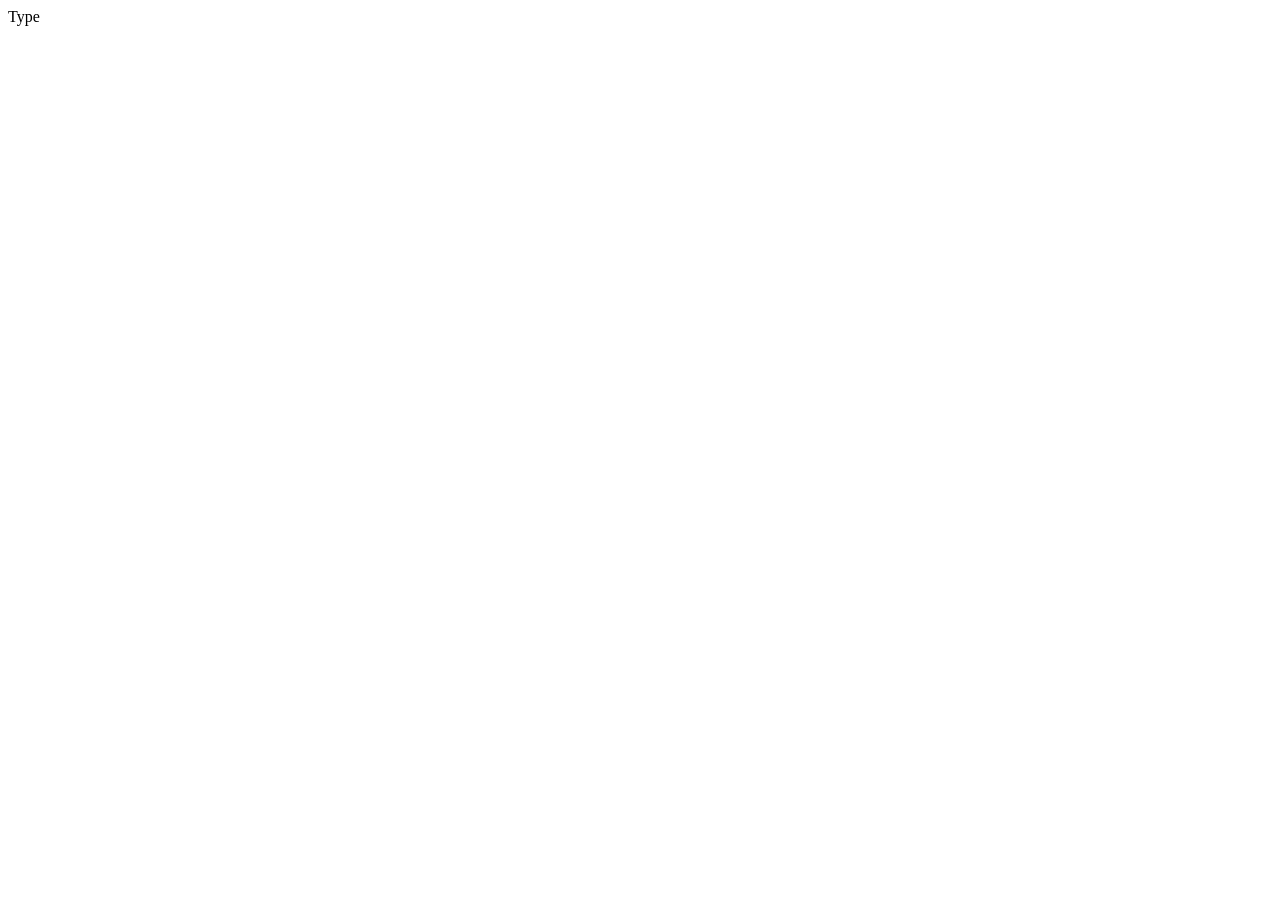
==== page2.html @ 717c8378 "added h1 and p" ====
Type <!DOCTYPE html>
<html lang="en">
<head>
    <meta charset="UTF-8">
    <meta name="viewport" content="width=device-width, initial-scale=1.0">
    <title>TrailInfo</title>
</head>
<body>
    
</body>
</html>
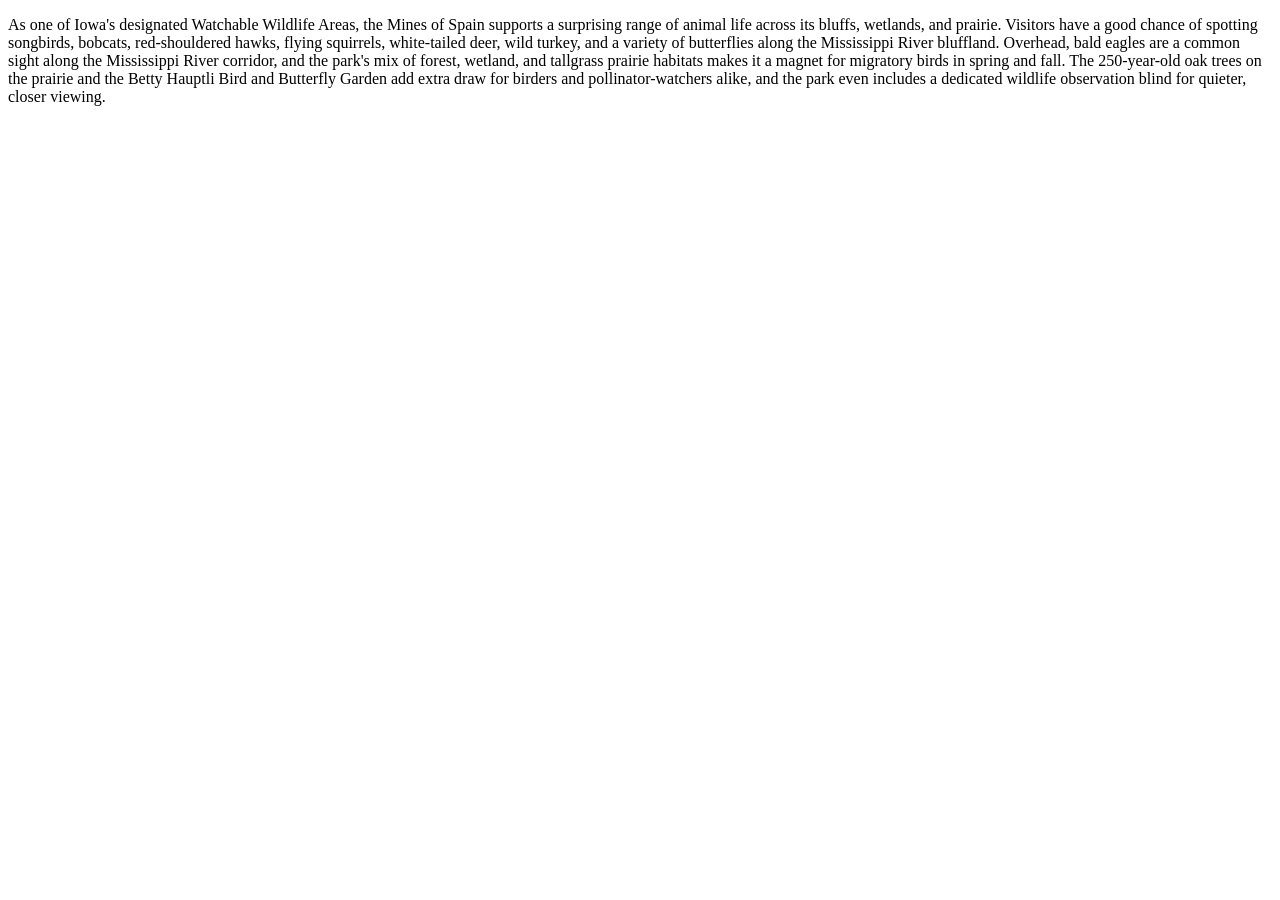
==== commit 08045680: "Update page2.html" ====
--- a/page2.html
+++ b/page2.html
@@ -1,11 +1,11 @@
-Type <!DOCTYPE html>
+<!DOCTYPE html>
 <html lang="en">
 <head>
     <meta charset="UTF-8">
     <meta name="viewport" content="width=device-width, initial-scale=1.0">
-    <title>TrailInfo</title>
+    <title>Wildlife</title>
 </head>
 <body>
-    
+<p>As one of Iowa's designated Watchable Wildlife Areas, the Mines of Spain supports a surprising range of animal life across its bluffs, wetlands, and prairie. Visitors have a good chance of spotting songbirds, bobcats, red-shouldered hawks, flying squirrels, white-tailed deer, wild turkey, and a variety of butterflies along the Mississippi River bluffland. Overhead, bald eagles are a common sight along the Mississippi River corridor, and the park's mix of forest, wetland, and tallgrass prairie habitats makes it a magnet for migratory birds in spring and fall. The 250-year-old oak trees on the prairie and the Betty Hauptli Bird and Butterfly Garden add extra draw for birders and pollinator-watchers alike, and the park even includes a dedicated wildlife observation blind for quieter, closer viewing.<p>
 </body>
 </html>
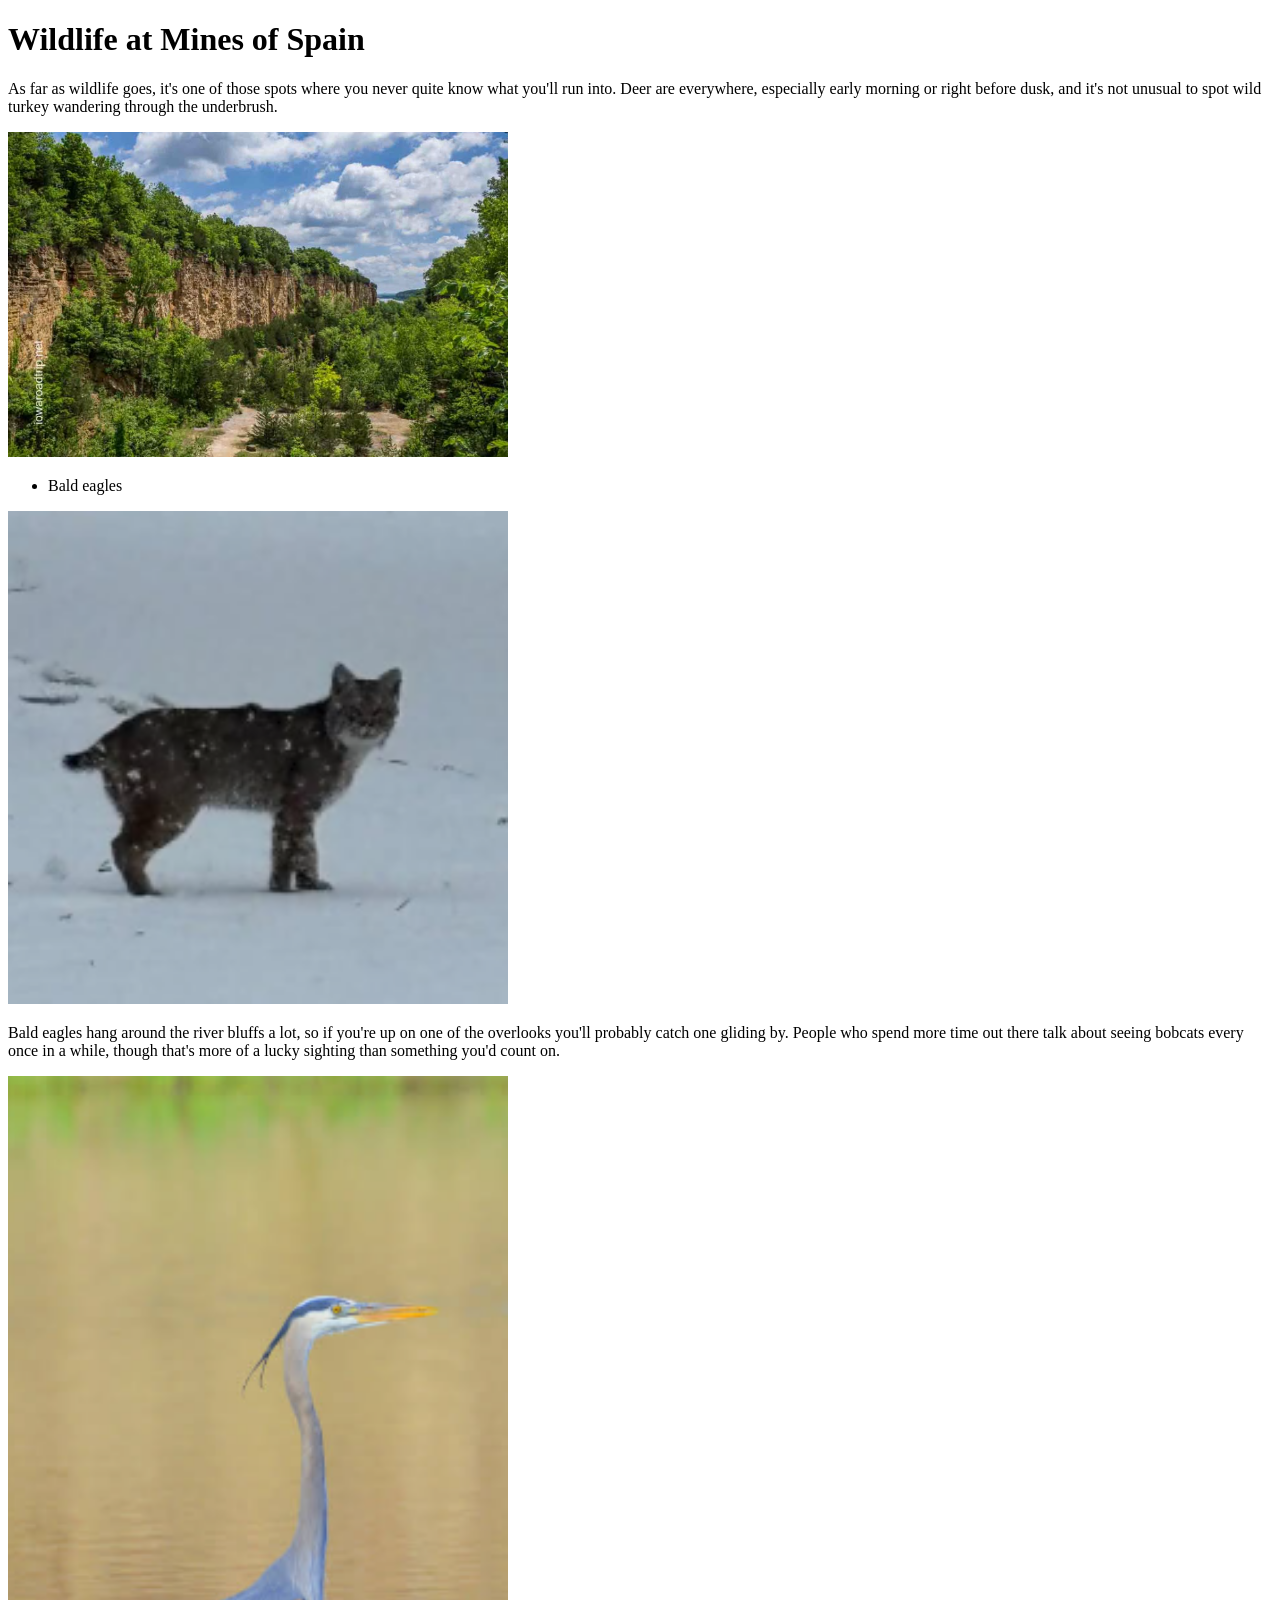
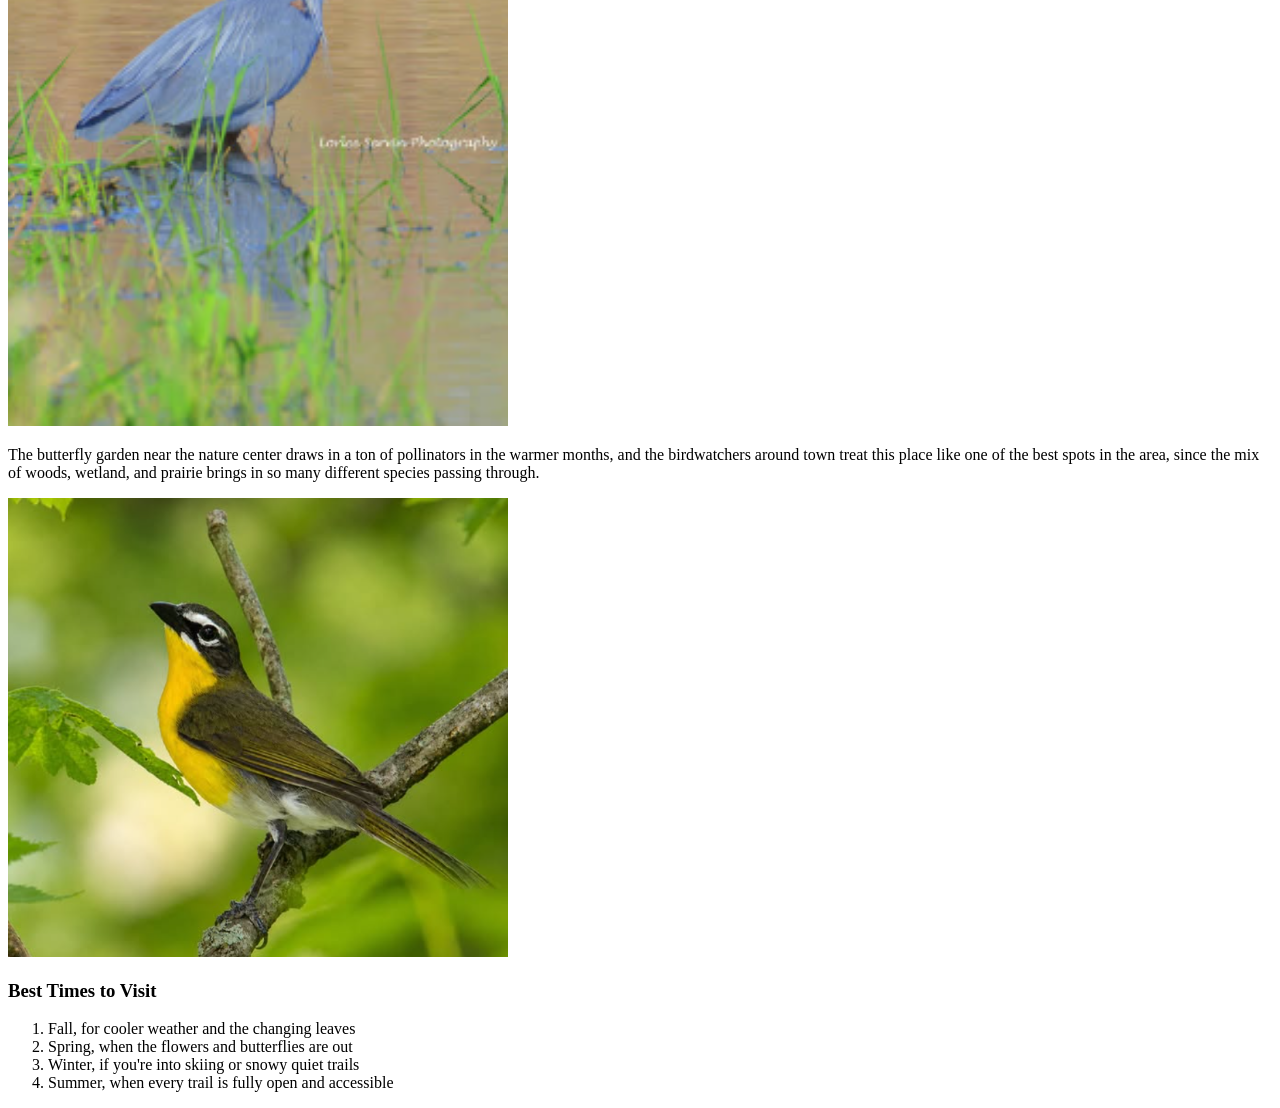
==== commit 80f35c5f: "added more pics" ====
--- a/page2.html
+++ b/page2.html
@@ -6,6 +6,32 @@
     <title>Wildlife</title>
 </head>
 <body>
-<p>As one of Iowa's designated Watchable Wildlife Areas, the Mines of Spain supports a surprising range of animal life across its bluffs, wetlands, and prairie. Visitors have a good chance of spotting songbirds, bobcats, red-shouldered hawks, flying squirrels, white-tailed deer, wild turkey, and a variety of butterflies along the Mississippi River bluffland. Overhead, bald eagles are a common sight along the Mississippi River corridor, and the park's mix of forest, wetland, and tallgrass prairie habitats makes it a magnet for migratory birds in spring and fall. The 250-year-old oak trees on the prairie and the Betty Hauptli Bird and Butterfly Garden add extra draw for birders and pollinator-watchers alike, and the park even includes a dedicated wildlife observation blind for quieter, closer viewing.<p>
+
+    <h1>Wildlife at Mines of Spain</h1>
+
+    <p>As far as wildlife goes, it's one of those spots where you never quite know what you'll run into. Deer are everywhere, especially early morning or right before dusk, and it's not unusual to spot wild turkey wandering through the underbrush.</p>
+
+    <img src="images/view-second-level.png" alt="View of the Mississippi River from the bluffs" width="500">
+
+    <ul>
+        <li>Bald eagles</li>
+    </ul>
+
+    <img src="images/bobcat.png" alt="View of a bobcat in the winter" width="500">
+
+    <p>Bald eagles hang around the river bluffs a lot, so if you're up on one of the overlooks you'll probably catch one gliding by. People who spend more time out there talk about seeing bobcats every once in a while, though that's more of a lucky sighting than something you'd count on.</p>
+
+    <img src="images/wildlife.png" alt="View of a beatuiful bird" width="500">
+    <p>The butterfly garden near the nature center draws in a ton of pollinators in the warmer months, and the birdwatchers around town treat this place like one of the best spots in the area, since the mix of woods, wetland, and prairie brings in so many different species passing through.</p>
+    <img src="images/yellow-breasted-chat.png" alt="Rare sighting of Yellow breasted chat from the bluffs" width="500">
+
+    <h3>Best Times to Visit</h3>
+    <ol>
+        <li>Fall, for cooler weather and the changing leaves</li>
+        <li>Spring, when the flowers and butterflies are out</li>
+        <li>Winter, if you're into skiing or snowy quiet trails</li>
+        <li>Summer, when every trail is fully open and accessible</li>
+    </ol>
+
 </body>
 </html>
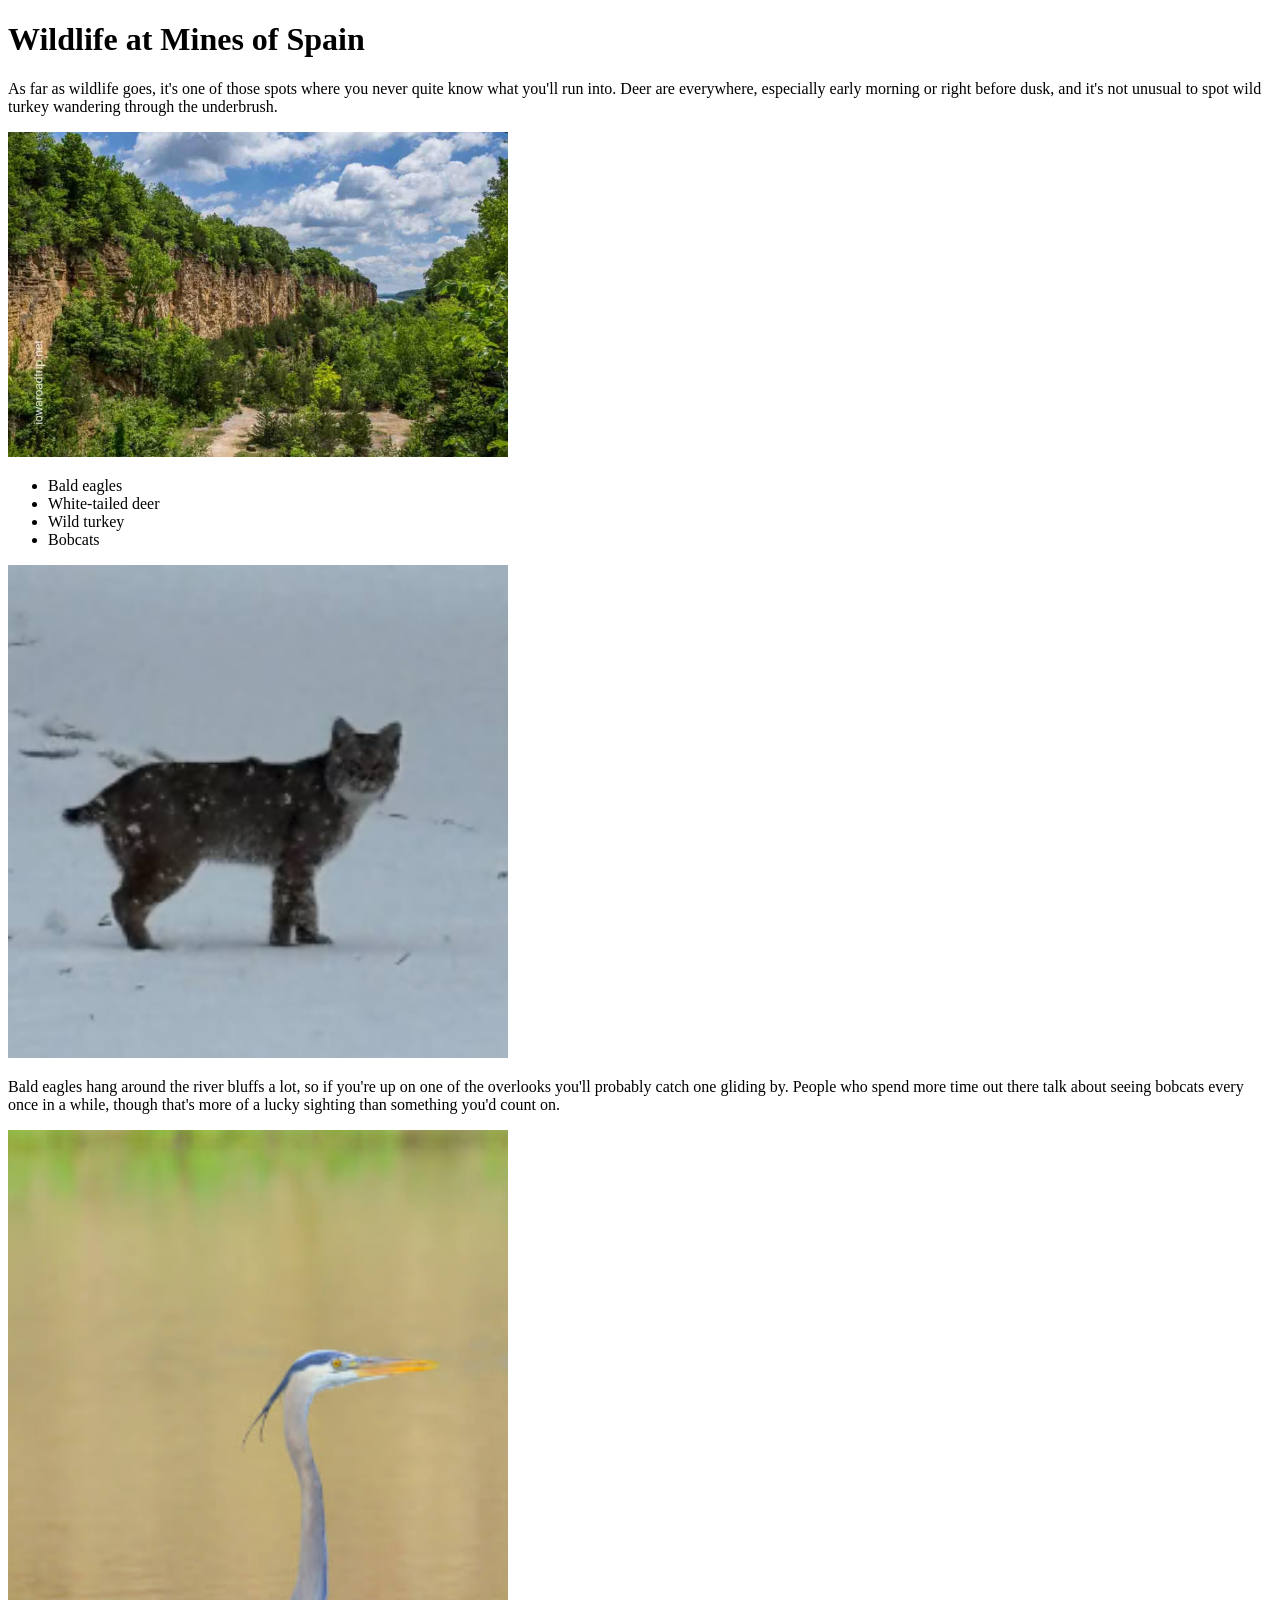
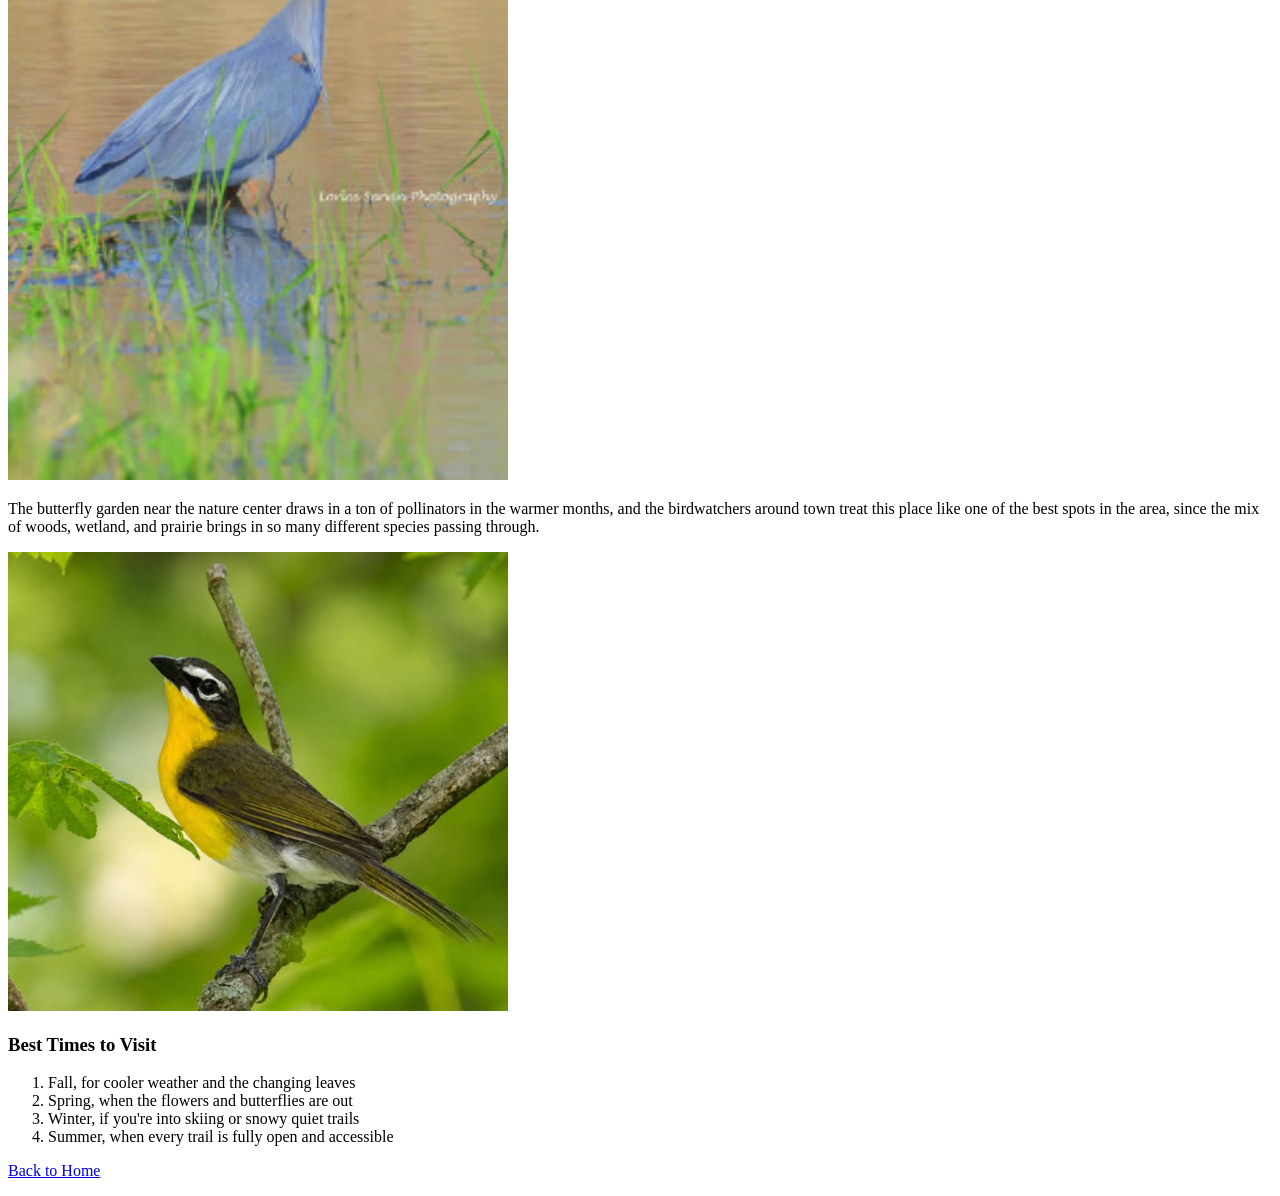
==== commit afcc6655: "minor changes" ====
--- a/page2.html
+++ b/page2.html
@@ -7,31 +7,59 @@
 </head>
 <body>
 
-    <h1>Wildlife at Mines of Spain</h1>
+    <!-- Page header with site title -->
+    <header>
+        <h1>Wildlife at Mines of Spain</h1>
+    </header>
 
-    <p>As far as wildlife goes, it's one of those spots where you never quite know what you'll run into. Deer are everywhere, especially early morning or right before dusk, and it's not unusual to spot wild turkey wandering through the underbrush.</p>
+    <main>
 
-    <img src="images/view-second-level.png" alt="View of the Mississippi River from the bluffs" width="500">
+        <!-- Intro section on common -->
+        <section>
+            <p>As far as wildlife goes, it's one of those spots where you never quite know what you'll run into. Deer are everywhere, especially early morning or right before dusk, and it's not unusual to spot wild turkey wandering through the underbrush.</p>
 
-    <ul>
-        <li>Bald eagles</li>
-    </ul>
+            <img src="images/view-second-level.png" alt="View of the Mississippi River from the bluffs" width="500">
 
-    <img src="images/bobcat.png" alt="View of a bobcat in the winter" width="500">
+            <!-- List of animals mentioned across the page -->
+            <ul>
+                <li>Bald eagles</li>
+                <li>White-tailed deer</li>
+                <li>Wild turkey</li>
+                <li>Bobcats</li>
+            </ul>
+        </section>
 
-    <p>Bald eagles hang around the river bluffs a lot, so if you're up on one of the overlooks you'll probably catch one gliding by. People who spend more time out there talk about seeing bobcats every once in a while, though that's more of a lucky sighting than something you'd count on.</p>
+        <!-- Section on eagles and bobcats -->
+        <section>
+            <img src="images/bobcat.png" alt="View of a bobcat in the winter" width="500">
 
-    <img src="images/wildlife.png" alt="View of a beatuiful bird" width="500">
-    <p>The butterfly garden near the nature center draws in a ton of pollinators in the warmer months, and the birdwatchers around town treat this place like one of the best spots in the area, since the mix of woods, wetland, and prairie brings in so many different species passing through.</p>
-    <img src="images/yellow-breasted-chat.png" alt="Rare sighting of Yellow breasted chat from the bluffs" width="500">
+            <p>Bald eagles hang around the river bluffs a lot, so if you're up on one of the overlooks you'll probably catch one gliding by. People who spend more time out there talk about seeing bobcats every once in a while, though that's more of a lucky sighting than something you'd count on.</p>
+        </section>
 
-    <h3>Best Times to Visit</h3>
-    <ol>
-        <li>Fall, for cooler weather and the changing leaves</li>
-        <li>Spring, when the flowers and butterflies are out</li>
-        <li>Winter, if you're into skiing or snowy quiet trails</li>
-        <li>Summer, when every trail is fully open and accessible</li>
-    </ol>
+        <!-- Section on butterflies and birdwatching -->
+        <section>
+            <img src="images/wildlife.png" alt="View of a beautiful bird" width="500">
+            <p>The butterfly garden near the nature center draws in a ton of pollinators in the warmer months, and the birdwatchers around town treat this place like one of the best spots in the area, since the mix of woods, wetland, and prairie brings in so many different species passing through.</p>
+            <img src="images/yellow-breasted-chat.png" alt="Rare sighting of Yellow breasted chat from the bluffs" width="500">
+        </section>
+
+        <!-- Best times to visit -->
+        <section>
+            <h3>Best Times to Visit</h3>
+            <ol>
+                <li>Fall, for cooler weather and the changing leaves</li>
+                <li>Spring, when the flowers and butterflies are out</li>
+                <li>Winter, if you're into skiing or snowy quiet trails</li>
+                <li>Summer, when every trail is fully open and accessible</li>
+            </ol>
+        </section>
+
+    </main>
+
+    <!-- Footer with link back to home page -->
+    <footer>
+        <p><a href="index.html">Back to Home</a></p>
+    </footer>
 
 </body>
 </html>
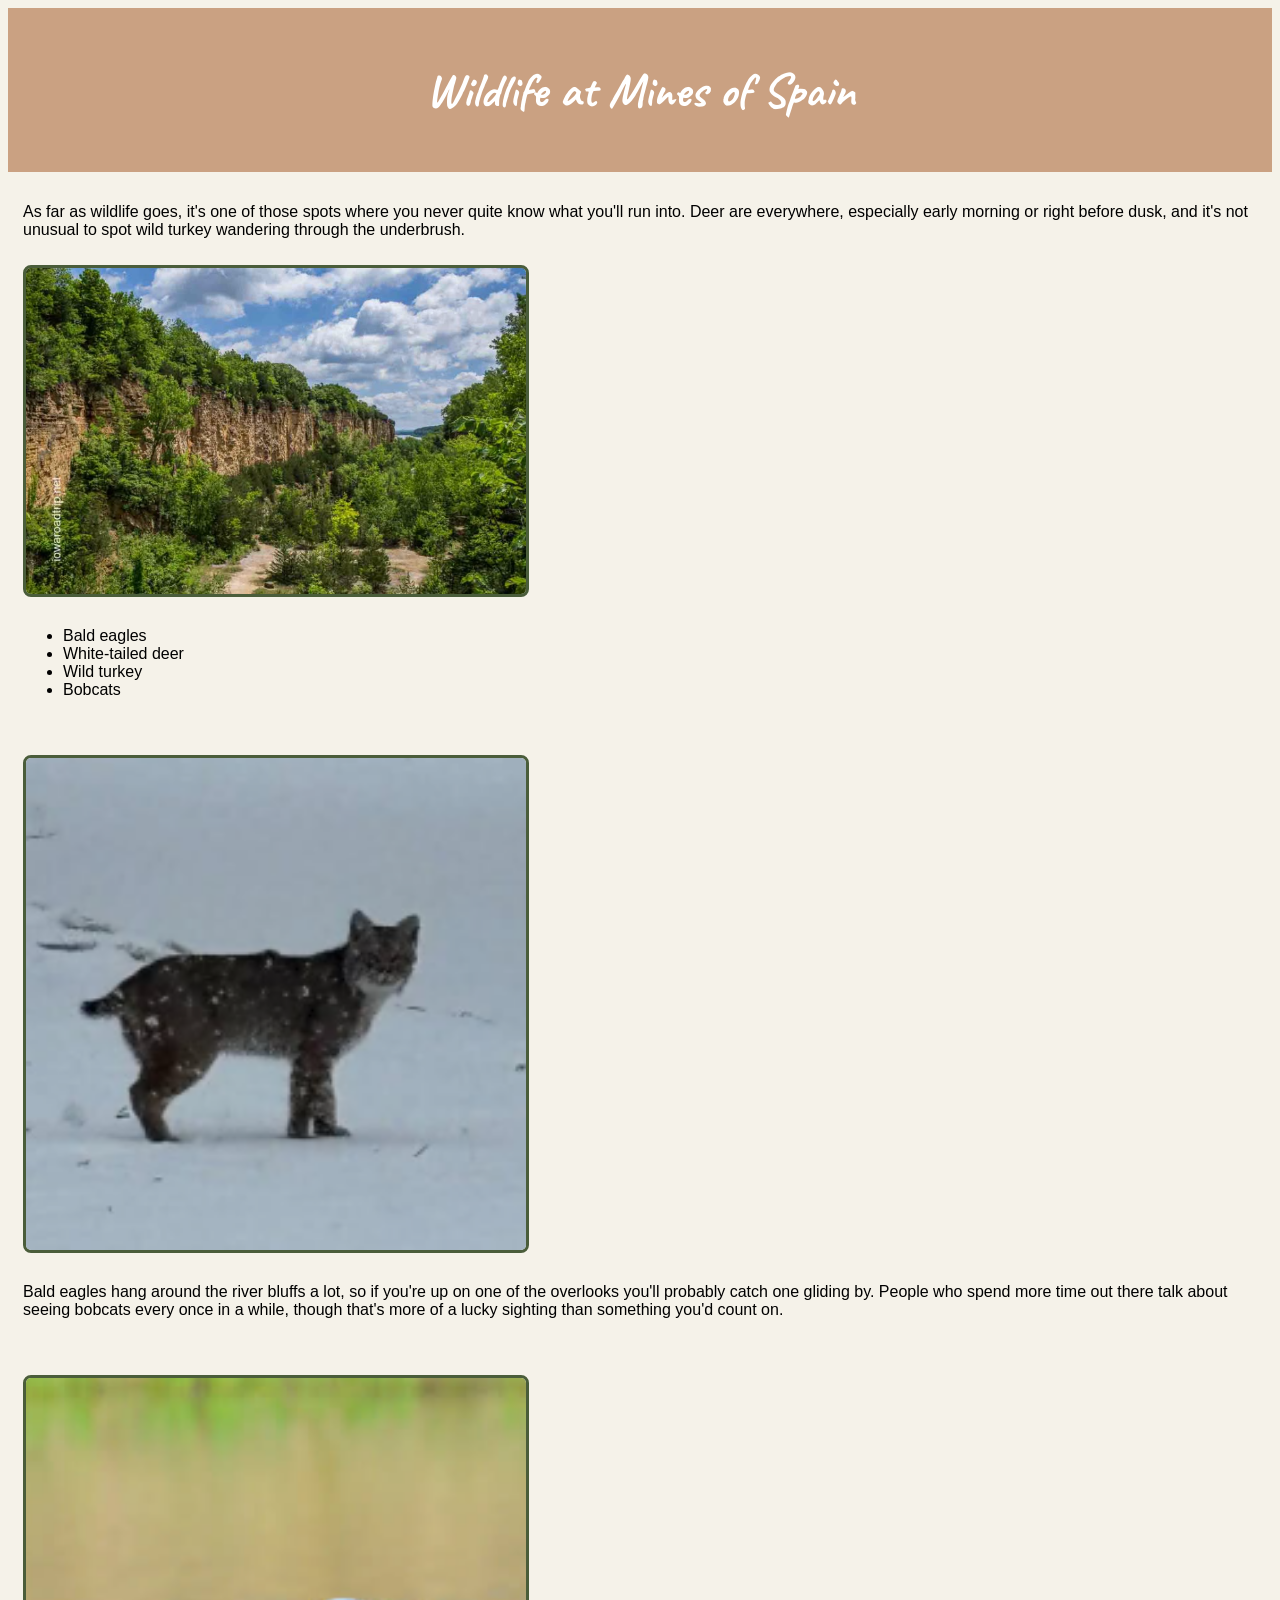
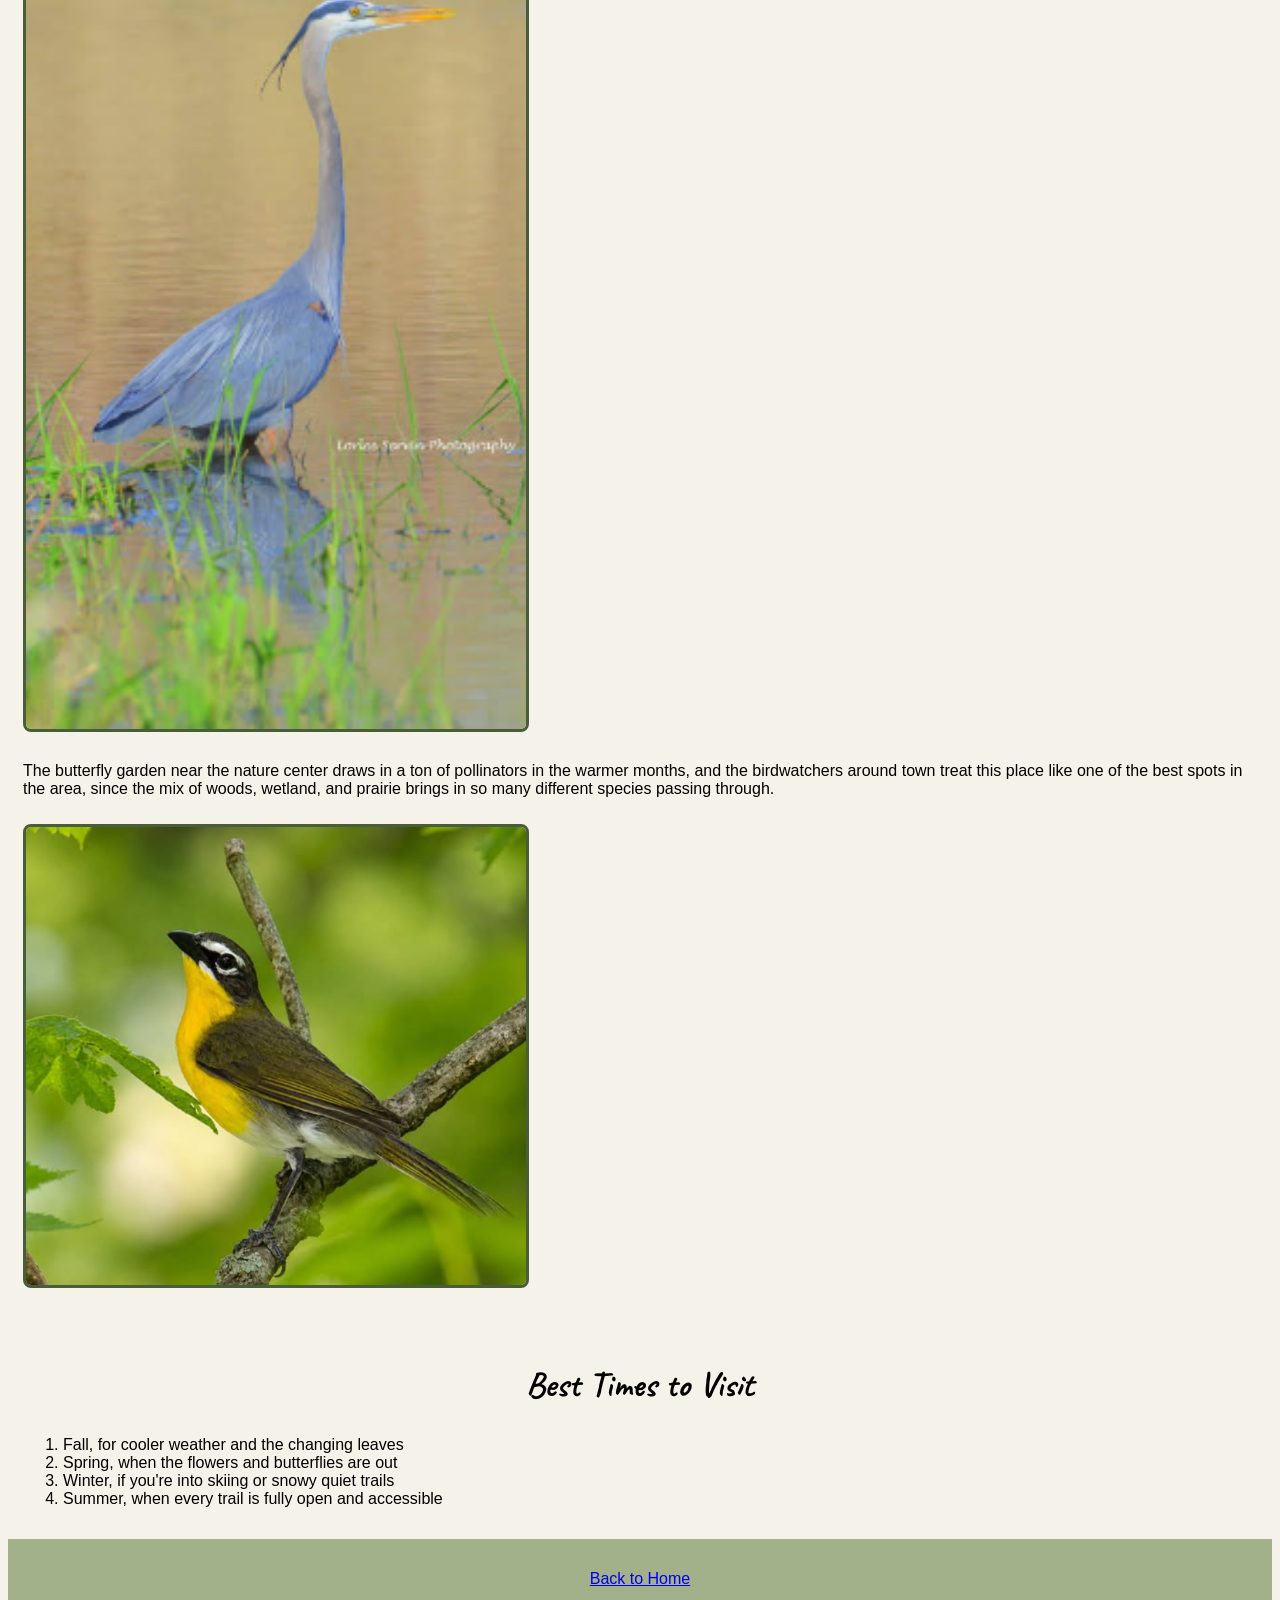
==== commit 54407edd: "Added stylesheet and flexbox layout" ====
--- a/page2.html
+++ b/page2.html
@@ -3,24 +3,25 @@
 <head>
     <meta charset="UTF-8">
     <meta name="viewport" content="width=device-width, initial-scale=1.0">
+    <link rel="preconnect" href="https://fonts.googleapis.com">
+    <link rel="preconnect" href="https://fonts.gstatic.com" crossorigin>
+    <link href="https://fonts.googleapis.com/css2?family=Caveat:wght@600;700&display=swap" rel="stylesheet">
+    <link rel="stylesheet" href="./css/style.css">
     <title>Wildlife</title>
 </head>
 <body>
 
-    <!-- Page header with site title -->
-    <header>
+    <header id="page-header">
         <h1>Wildlife at Mines of Spain</h1>
     </header>
 
     <main>
 
-        <!-- Intro section on common -->
-        <section>
+        <section class="content-section">
             <p>As far as wildlife goes, it's one of those spots where you never quite know what you'll run into. Deer are everywhere, especially early morning or right before dusk, and it's not unusual to spot wild turkey wandering through the underbrush.</p>
 
-            <img src="images/view-second-level.png" alt="View of the Mississippi River from the bluffs" width="500">
+            <img src="images/view-second-level.png" class="trail-photo" alt="View of the Mississippi River from the bluffs" width="500">
 
-            <!-- List of animals mentioned across the page -->
             <ul>
                 <li>Bald eagles</li>
                 <li>White-tailed deer</li>
@@ -29,23 +30,22 @@
             </ul>
         </section>
 
-        <!-- Section on eagles and bobcats -->
-        <section>
-            <img src="images/bobcat.png" alt="View of a bobcat in the winter" width="500">
+        <section class="content-section">
+            <img src="images/bobcat.png" class="trail-photo" alt="View of a bobcat in the winter" width="500">
 
             <p>Bald eagles hang around the river bluffs a lot, so if you're up on one of the overlooks you'll probably catch one gliding by. People who spend more time out there talk about seeing bobcats every once in a while, though that's more of a lucky sighting than something you'd count on.</p>
         </section>
 
-        <!-- Section on butterflies and birdwatching -->
-        <section>
-            <img src="images/wildlife.png" alt="View of a beautiful bird" width="500">
+        <section class="content-section">
+            <img src="images/wildlife.png" class="trail-photo" alt="View of a beautiful bird" width="500">
+
             <p>The butterfly garden near the nature center draws in a ton of pollinators in the warmer months, and the birdwatchers around town treat this place like one of the best spots in the area, since the mix of woods, wetland, and prairie brings in so many different species passing through.</p>
-            <img src="images/yellow-breasted-chat.png" alt="Rare sighting of Yellow breasted chat from the bluffs" width="500">
+
+            <img src="images/yellow-breasted-chat.png" class="trail-photo" alt="Rare sighting of Yellow breasted chat from the bluffs" width="500">
         </section>
 
-        <!-- Best times to visit -->
-        <section>
-            <h3>Best Times to Visit</h3>
+        <section class="content-section">
+            <h2>Best Times to Visit</h2>
             <ol>
                 <li>Fall, for cooler weather and the changing leaves</li>
                 <li>Spring, when the flowers and butterflies are out</li>
@@ -56,8 +56,7 @@
 
     </main>
 
-    <!-- Footer with link back to home page -->
-    <footer>
+    <footer id="page-footer">
         <p><a href="index.html">Back to Home</a></p>
     </footer>
 
--- a/css/style.css
+++ b/css/style.css
@@ -0,0 +1,63 @@
+/* base page styles - tag selectors, applies to every element of that type */
+body {
+    background-color: #f5f2e9;
+    font-family: Arial, sans-serif;
+}
+
+/* headings use a handwritten-style font and are centered */
+h1, h2 {
+    font-family: 'Caveat', cursive;
+    text-align: center;
+}
+
+h1 {
+    font-size: 3rem;
+}
+
+h2 {
+    font-size: 2.2rem;
+}
+
+p {
+    font-size: 16px;
+}
+
+/* class: content-section, reused on every section for consistent spacing */
+.content-section {
+    padding: 15px;
+}
+
+/* flexbox container - lays the History and Hiking sections side by side */
+.section-row {
+    display: flex;
+    gap: 20px;
+}
+
+/* each section inside the flex row takes an equal share of the width */
+.section-row .content-section {
+    flex: 1;
+}
+
+/* class: trail-photo, reused on every image for a consistent border/frame */
+.trail-photo {
+    max-width: 100%;
+    height: auto;
+    border: 3px solid #4a5d3a;
+    border-radius: 8px;
+    margin: 10px 0;
+}
+
+/* id: page-header, unique styling for the top banner */
+#page-header {
+    background-color: #CAA182;
+    color: white;
+    padding: 20px;
+    text-align: center;
+}
+
+/* id: page-footer, unique styling for the bottom bar, visually different from the header */
+#page-footer {
+    background-color: #A3B18A;
+    padding: 15px;
+    text-align: center;
+}
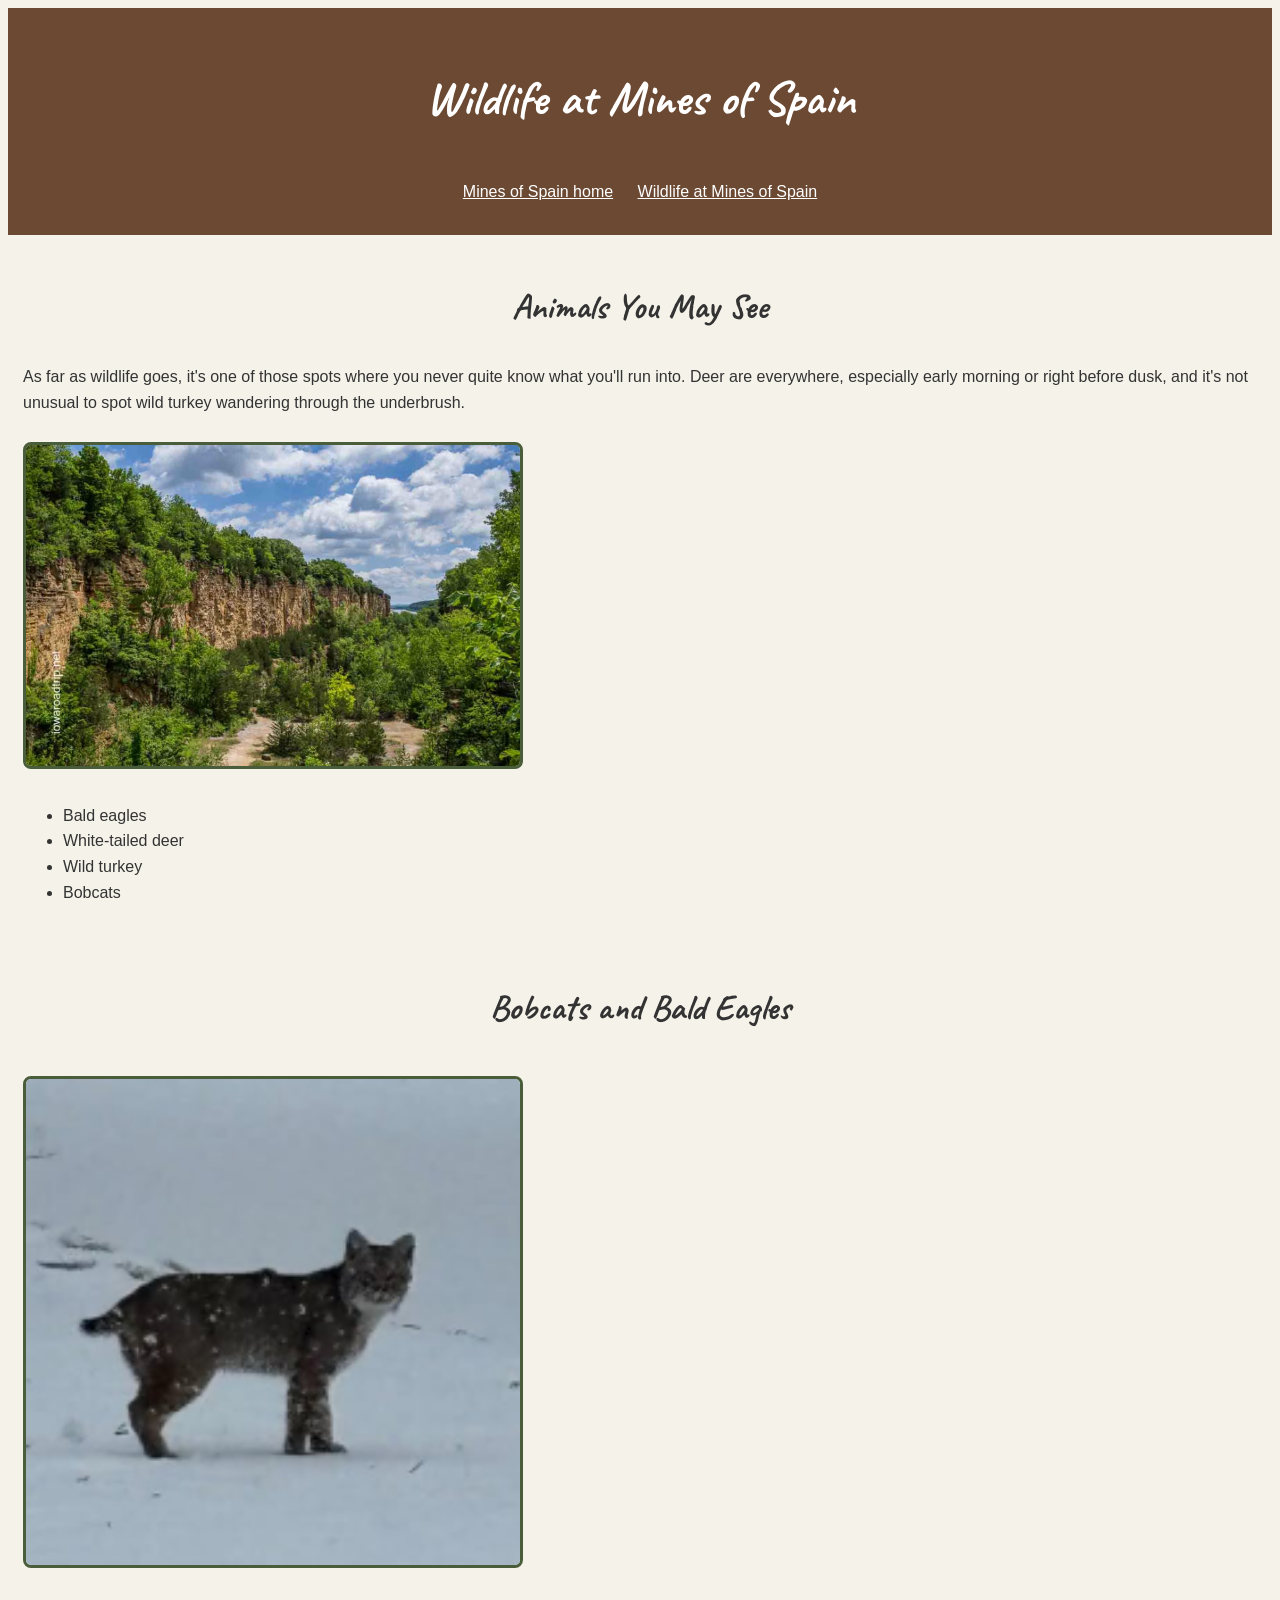
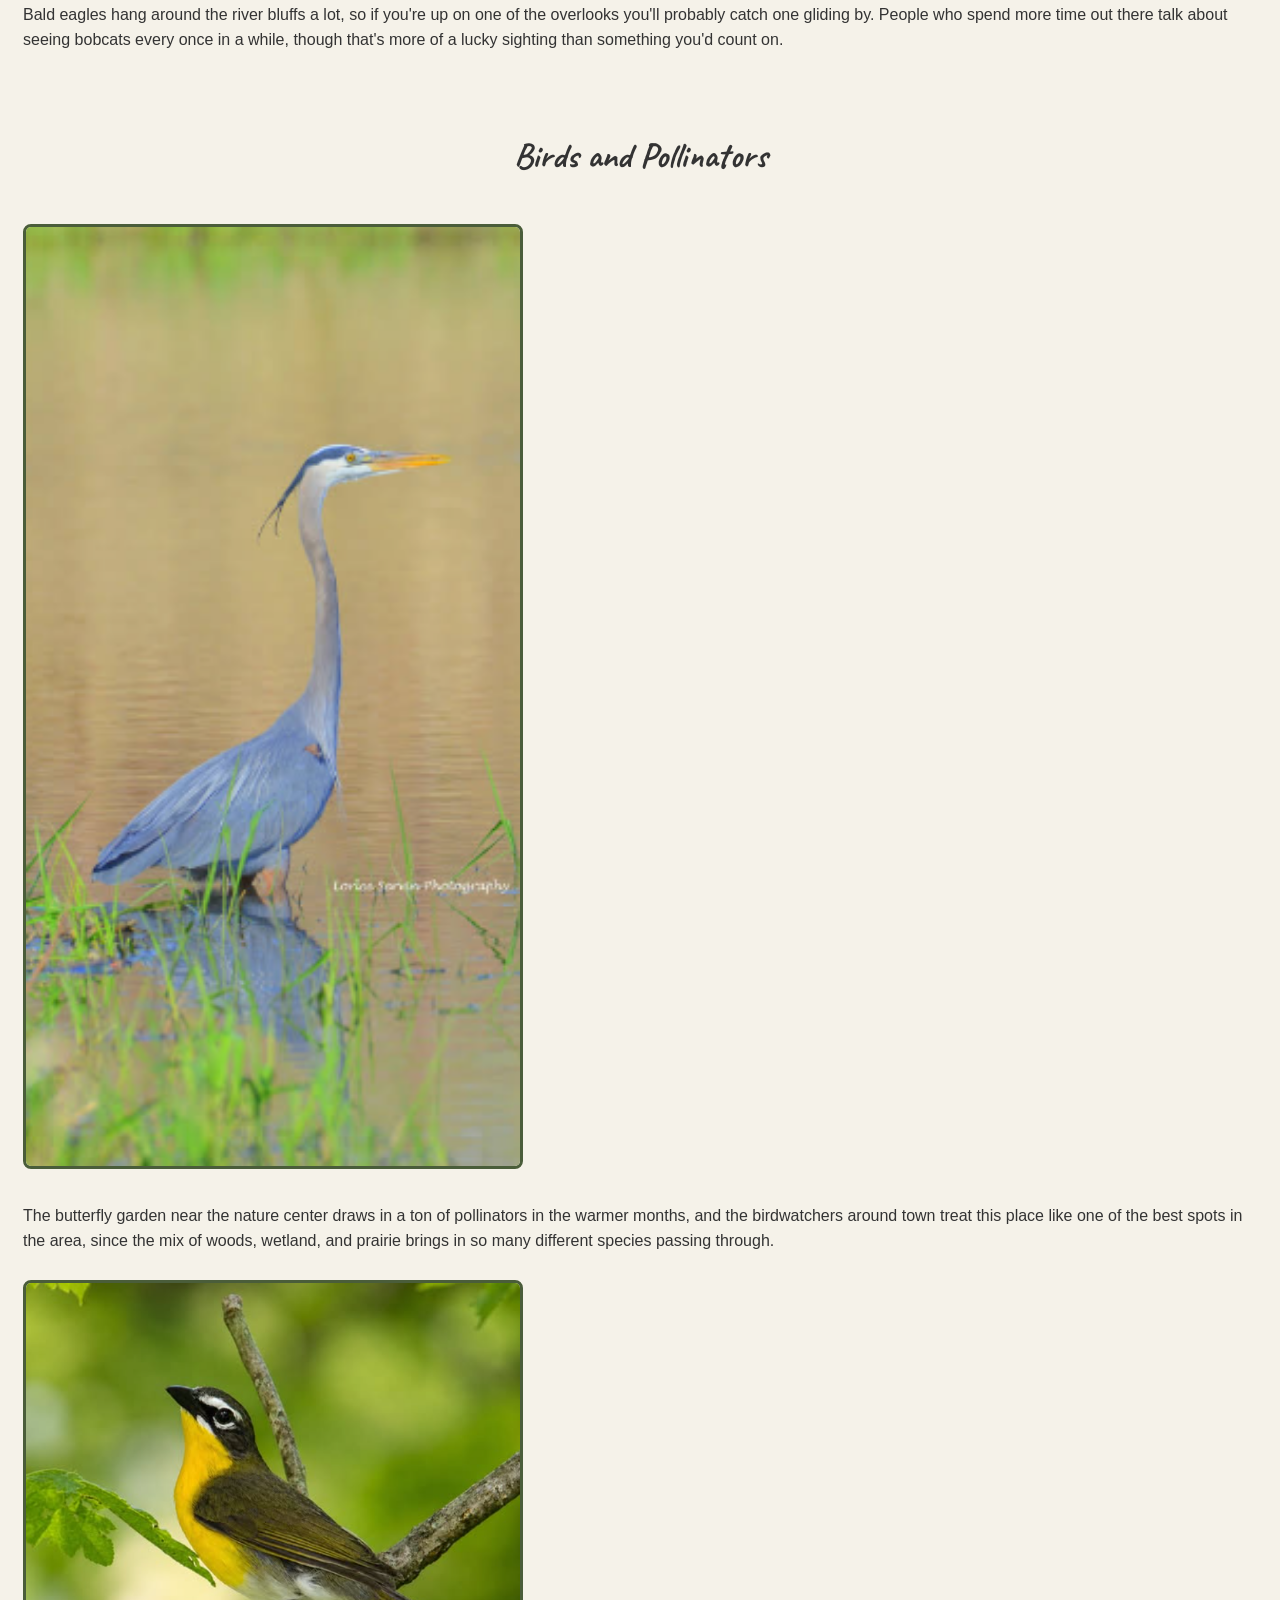
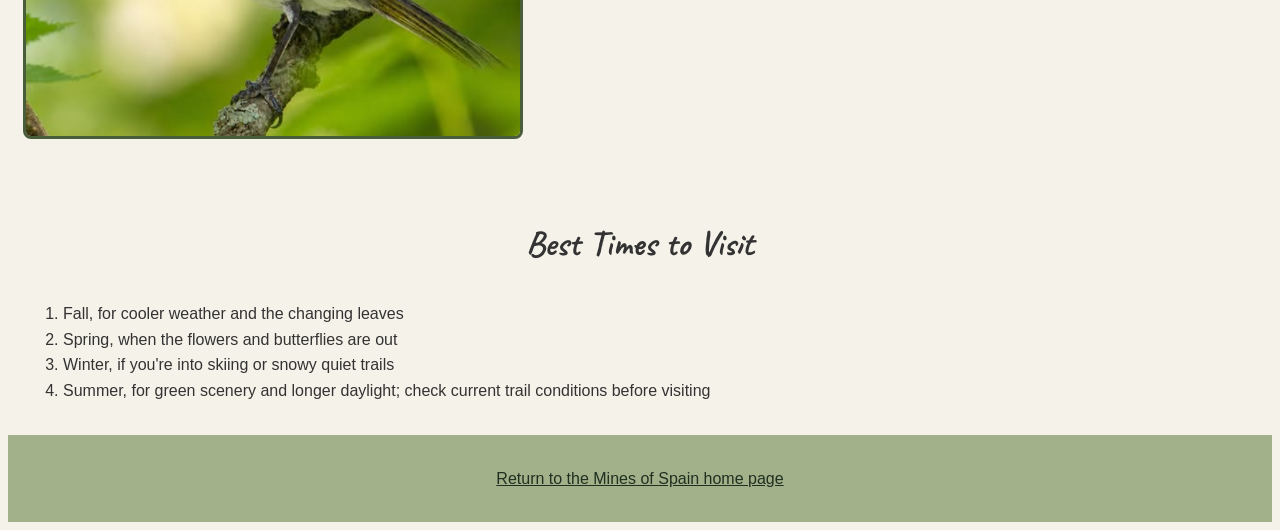
==== commit da9f807b: "Improve wildlife headings and image descriptions" ====
--- a/page2.html
+++ b/page2.html
@@ -7,20 +7,26 @@
     <link rel="preconnect" href="https://fonts.gstatic.com" crossorigin>
     <link href="https://fonts.googleapis.com/css2?family=Caveat:wght@600;700&display=swap" rel="stylesheet">
     <link rel="stylesheet" href="./css/style.css">
-    <title>Wildlife</title>
+    <title>Wildlife at Mines of Spain</title>
 </head>
 <body>
 
     <header id="page-header">
         <h1>Wildlife at Mines of Spain</h1>
+
+        <nav aria-label="Main navigation">
+            <a href="index.html">Mines of Spain home</a>
+            <a href="page2.html" aria-current="page">Wildlife at Mines of Spain</a>
+        </nav>
     </header>
 
     <main>
 
         <section class="content-section">
+            <h2>Animals You May See</h2>
             <p>As far as wildlife goes, it's one of those spots where you never quite know what you'll run into. Deer are everywhere, especially early morning or right before dusk, and it's not unusual to spot wild turkey wandering through the underbrush.</p>
 
-            <img src="images/view-second-level.png" class="trail-photo" alt="View of the Mississippi River from the bluffs" width="500">
+            <img src="images/view-second-level.png" class="trail-photo" alt="Rocky bluffs above a wooded trail at Mines of Spain" width="500">
 
             <ul>
                 <li>Bald eagles</li>
@@ -31,17 +37,21 @@
         </section>
 
         <section class="content-section">
-            <img src="images/bobcat.png" class="trail-photo" alt="View of a bobcat in the winter" width="500">
+            <h2>Bobcats and Bald Eagles</h2>
+
+            <img src="images/bobcat.png" class="trail-photo" alt="A bobcat standing in a snowy woodland" width="500">
 
             <p>Bald eagles hang around the river bluffs a lot, so if you're up on one of the overlooks you'll probably catch one gliding by. People who spend more time out there talk about seeing bobcats every once in a while, though that's more of a lucky sighting than something you'd count on.</p>
         </section>
 
         <section class="content-section">
-            <img src="images/wildlife.png" class="trail-photo" alt="View of a beautiful bird" width="500">
+            <h2>Birds and Pollinators</h2>
+
+            <img src="images/wildlife.png" class="trail-photo" alt="A great blue heron standing in shallow water among green reeds" width="500">
 
             <p>The butterfly garden near the nature center draws in a ton of pollinators in the warmer months, and the birdwatchers around town treat this place like one of the best spots in the area, since the mix of woods, wetland, and prairie brings in so many different species passing through.</p>
 
-            <img src="images/yellow-breasted-chat.png" class="trail-photo" alt="Rare sighting of Yellow breasted chat from the bluffs" width="500">
+            <img src="images/yellow-breasted-chat.png" class="trail-photo" alt="A yellow-breasted chat perched on a branch" width="500">
         </section>
 
         <section class="content-section">
@@ -50,14 +60,14 @@
                 <li>Fall, for cooler weather and the changing leaves</li>
                 <li>Spring, when the flowers and butterflies are out</li>
                 <li>Winter, if you're into skiing or snowy quiet trails</li>
-                <li>Summer, when every trail is fully open and accessible</li>
+                <li>Summer, for green scenery and longer daylight; check current trail conditions before visiting</li>
             </ol>
         </section>
 
     </main>
 
     <footer id="page-footer">
-        <p><a href="index.html">Back to Home</a></p>
+        <p><a href="index.html">Return to the Mines of Spain home page</a></p>
     </footer>
 
 </body>
--- a/css/style.css
+++ b/css/style.css
@@ -1,6 +1,8 @@
 /* base page styles - tag selectors, applies to every element of that type */
 body {
     background-color: #f5f2e9;
+    color: #333333;
+    line-height: 1.6;
     font-family: Arial, sans-serif;
 }
 
@@ -36,10 +38,12 @@
 /* each section inside the flex row takes an equal share of the width */
 .section-row .content-section {
     flex: 1;
+    min-width: 0;
 }
 
 /* class: trail-photo, reused on every image for a consistent border/frame */
 .trail-photo {
+    box-sizing: border-box;
     max-width: 100%;
     height: auto;
     border: 3px solid #4a5d3a;
@@ -49,7 +53,7 @@
 
 /* id: page-header, unique styling for the top banner */
 #page-header {
-    background-color: #CAA182;
+    background-color: #6b4933;
     color: white;
     padding: 20px;
     text-align: center;
@@ -57,7 +61,57 @@
 
 /* id: page-footer, unique styling for the bottom bar, visually different from the header */
 #page-footer {
-    background-color: #A3B18A;
+    background-color: #a3b18a;
     padding: 15px;
     text-align: center;
+}
+
+/* links use a dark color so they are easy to read */
+a {
+    color: #1f3020;
+}
+
+/* navigation links are white against the dark header */
+nav a {
+    color: white;
+    display: inline-block;
+    padding: 10px;
+}
+
+/* shows which link is selected when using the keyboard */
+a:focus-visible {
+    outline: 3px solid #333333;
+    outline-offset: 3px;
+}
+
+nav a:focus-visible {
+    outline-color: white;
+}
+
+/* media query: stacks the sections and adjusts spacing on smaller screens */
+@media (max-width: 700px) {
+    .section-row {
+        flex-direction: column;
+        gap: 10px;
+    }
+
+    h1 {
+        font-size: 2.4rem;
+    }
+
+    h2 {
+        font-size: 1.9rem;
+    }
+
+    .content-section {
+        padding: 10px;
+    }
+
+    #page-header {
+        padding: 15px;
+    }
+
+    nav a {
+        display: block;
+    }
 }
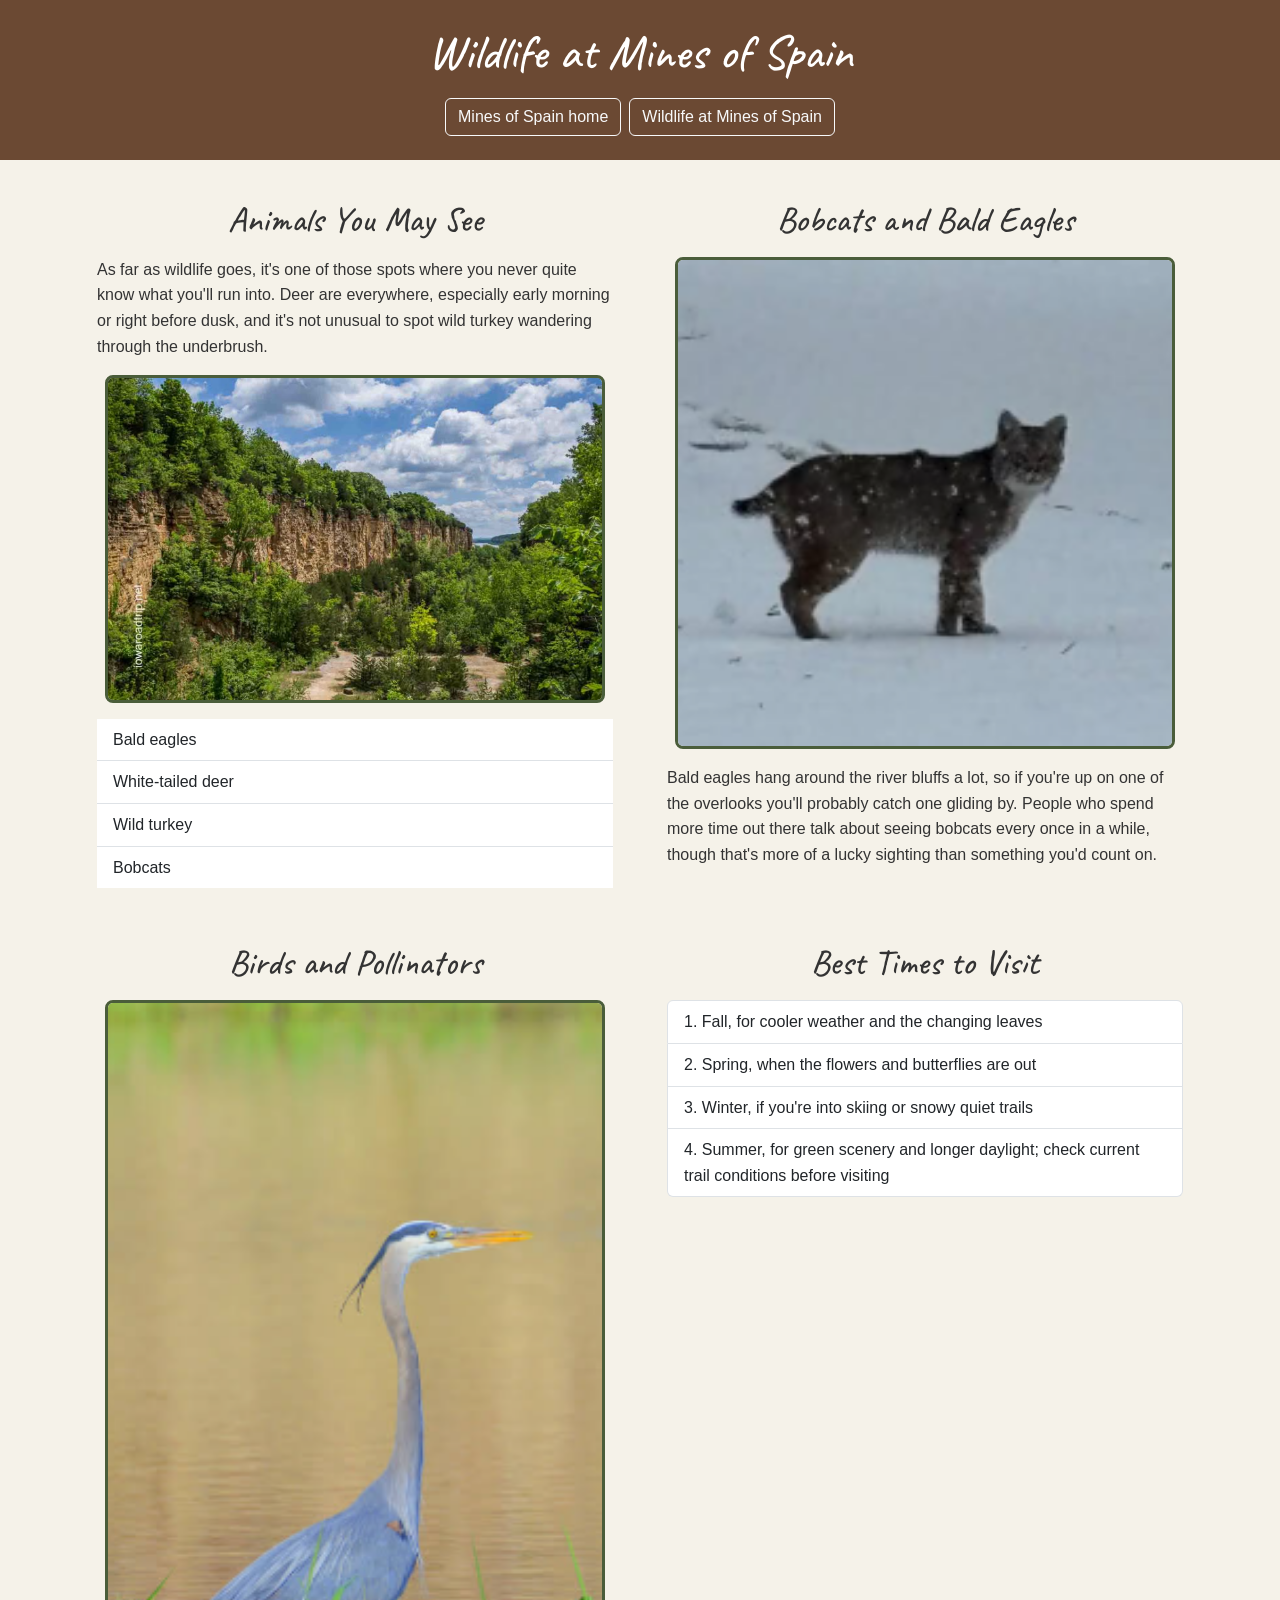
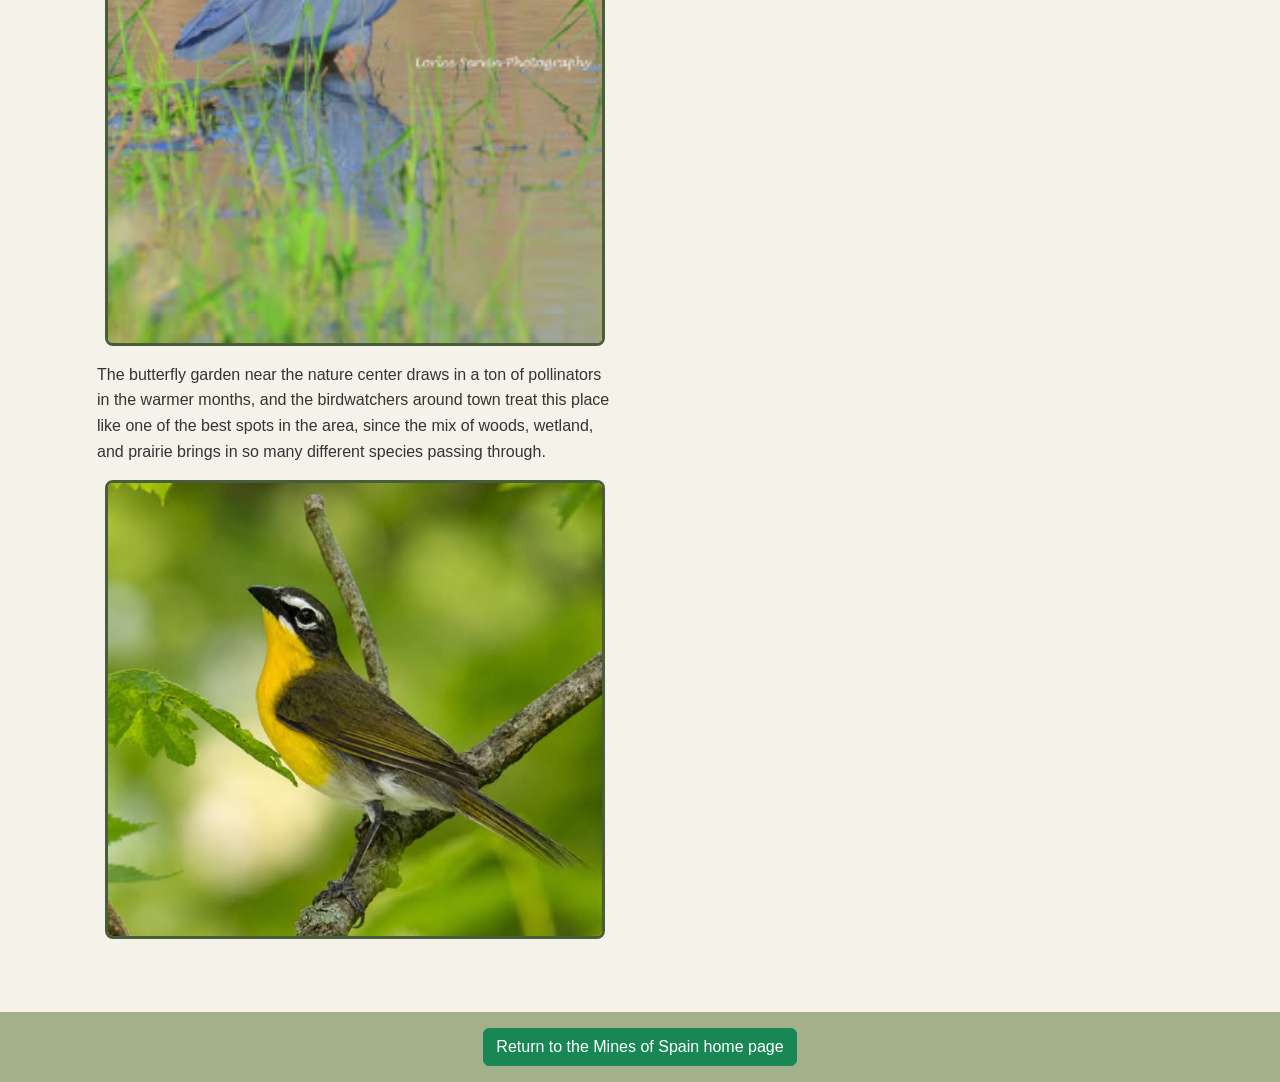
==== commit 75c57014: "Add Bootstrap layout to wildlife page" ====
--- a/page2.html
+++ b/page2.html
@@ -6,68 +6,102 @@
     <link rel="preconnect" href="https://fonts.googleapis.com">
     <link rel="preconnect" href="https://fonts.gstatic.com" crossorigin>
     <link href="https://fonts.googleapis.com/css2?family=Caveat:wght@600;700&display=swap" rel="stylesheet">
+
+    <!-- Bootstrap CSS -->
+    <link href="https://cdn.jsdelivr.net/npm/bootstrap@5.3.3/dist/css/bootstrap.min.css"
+          rel="stylesheet"
+          integrity="sha384-QWTKZyjpPEjISv5WaRU9OFeRpok6YctnYmDr5pNlyT2bRjXh0JMhjY6hW+ALEwIH"
+          crossorigin="anonymous">
+
+    <!-- Custom CSS loads after Bootstrap so it can override defaults when needed -->
     <link rel="stylesheet" href="./css/style.css">
     <title>Wildlife at Mines of Spain</title>
 </head>
 <body>
 
-    <header id="page-header">
-        <h1>Wildlife at Mines of Spain</h1>
+    <header id="page-header" class="text-center py-4">
+        <div class="container">
+            <h1 class="mb-3">Wildlife at Mines of Spain</h1>
 
-        <nav aria-label="Main navigation">
-            <a href="index.html">Mines of Spain home</a>
-            <a href="page2.html" aria-current="page">Wildlife at Mines of Spain</a>
-        </nav>
+            <nav class="d-flex justify-content-center gap-2 flex-wrap" aria-label="Main navigation">
+                <a href="index.html" class="btn btn-outline-light">Mines of Spain home</a>
+                <a href="page2.html" class="btn btn-outline-light" aria-current="page">Wildlife at Mines of Spain</a>
+            </nav>
+        </div>
     </header>
 
-    <main>
+    <main class="container my-4">
+        <div class="row g-4">
 
-        <section class="content-section">
-            <h2>Animals You May See</h2>
-            <p>As far as wildlife goes, it's one of those spots where you never quite know what you'll run into. Deer are everywhere, especially early morning or right before dusk, and it's not unusual to spot wild turkey wandering through the underbrush.</p>
+            <section class="col-md-6">
+                <div class="content-section h-100">
+                    <h2 class="text-center mb-3">Animals You May See</h2>
+                    <p>As far as wildlife goes, it's one of those spots where you never quite know what you'll run into. Deer are everywhere, especially early morning or right before dusk, and it's not unusual to spot wild turkey wandering through the underbrush.</p>
 
-            <img src="images/view-second-level.png" class="trail-photo" alt="Rocky bluffs above a wooded trail at Mines of Spain" width="500">
+                    <img src="images/view-second-level.png"
+                         class="trail-photo img-fluid d-block mx-auto"
+                         alt="Rocky bluffs above a wooded trail at Mines of Spain"
+                         width="500">
 
-            <ul>
-                <li>Bald eagles</li>
-                <li>White-tailed deer</li>
-                <li>Wild turkey</li>
-                <li>Bobcats</li>
-            </ul>
-        </section>
+                    <ul class="list-group list-group-flush mt-3">
+                        <li class="list-group-item">Bald eagles</li>
+                        <li class="list-group-item">White-tailed deer</li>
+                        <li class="list-group-item">Wild turkey</li>
+                        <li class="list-group-item">Bobcats</li>
+                    </ul>
+                </div>
+            </section>
 
-        <section class="content-section">
-            <h2>Bobcats and Bald Eagles</h2>
+            <section class="col-md-6">
+                <div class="content-section h-100">
+                    <h2 class="text-center mb-3">Bobcats and Bald Eagles</h2>
 
-            <img src="images/bobcat.png" class="trail-photo" alt="A bobcat standing in a snowy woodland" width="500">
+                    <img src="images/bobcat.png"
+                         class="trail-photo img-fluid d-block mx-auto"
+                         alt="A bobcat standing in a snowy woodland"
+                         width="500">
 
-            <p>Bald eagles hang around the river bluffs a lot, so if you're up on one of the overlooks you'll probably catch one gliding by. People who spend more time out there talk about seeing bobcats every once in a while, though that's more of a lucky sighting than something you'd count on.</p>
-        </section>
+                    <p class="mt-3">Bald eagles hang around the river bluffs a lot, so if you're up on one of the overlooks you'll probably catch one gliding by. People who spend more time out there talk about seeing bobcats every once in a while, though that's more of a lucky sighting than something you'd count on.</p>
+                </div>
+            </section>
 
-        <section class="content-section">
-            <h2>Birds and Pollinators</h2>
+            <section class="col-md-6">
+                <div class="content-section h-100">
+                    <h2 class="text-center mb-3">Birds and Pollinators</h2>
 
-            <img src="images/wildlife.png" class="trail-photo" alt="A great blue heron standing in shallow water among green reeds" width="500">
+                    <img src="images/wildlife.png"
+                         class="trail-photo img-fluid d-block mx-auto"
+                         alt="A great blue heron standing in shallow water among green reeds"
+                         width="500">
 
-            <p>The butterfly garden near the nature center draws in a ton of pollinators in the warmer months, and the birdwatchers around town treat this place like one of the best spots in the area, since the mix of woods, wetland, and prairie brings in so many different species passing through.</p>
+                    <p class="mt-3">The butterfly garden near the nature center draws in a ton of pollinators in the warmer months, and the birdwatchers around town treat this place like one of the best spots in the area, since the mix of woods, wetland, and prairie brings in so many different species passing through.</p>
 
-            <img src="images/yellow-breasted-chat.png" class="trail-photo" alt="A yellow-breasted chat perched on a branch" width="500">
-        </section>
+                    <img src="images/yellow-breasted-chat.png"
+                         class="trail-photo img-fluid d-block mx-auto"
+                         alt="A yellow-breasted chat perched on a branch"
+                         width="500">
+                </div>
+            </section>
 
-        <section class="content-section">
-            <h2>Best Times to Visit</h2>
-            <ol>
-                <li>Fall, for cooler weather and the changing leaves</li>
-                <li>Spring, when the flowers and butterflies are out</li>
-                <li>Winter, if you're into skiing or snowy quiet trails</li>
-                <li>Summer, for green scenery and longer daylight; check current trail conditions before visiting</li>
-            </ol>
-        </section>
+            <section class="col-md-6">
+                <div class="content-section h-100">
+                    <h2 class="text-center mb-3">Best Times to Visit</h2>
+                    <ol class="list-group list-group-numbered">
+                        <li class="list-group-item">Fall, for cooler weather and the changing leaves</li>
+                        <li class="list-group-item">Spring, when the flowers and butterflies are out</li>
+                        <li class="list-group-item">Winter, if you're into skiing or snowy quiet trails</li>
+                        <li class="list-group-item">Summer, for green scenery and longer daylight; check current trail conditions before visiting</li>
+                    </ol>
+                </div>
+            </section>
 
+        </div>
     </main>
 
-    <footer id="page-footer">
-        <p><a href="index.html">Return to the Mines of Spain home page</a></p>
+    <footer id="page-footer" class="mt-5 py-3">
+        <div class="container text-center">
+            <a href="index.html" class="btn btn-success">Return to the Mines of Spain home page</a>
+        </div>
     </footer>
 
 </body>
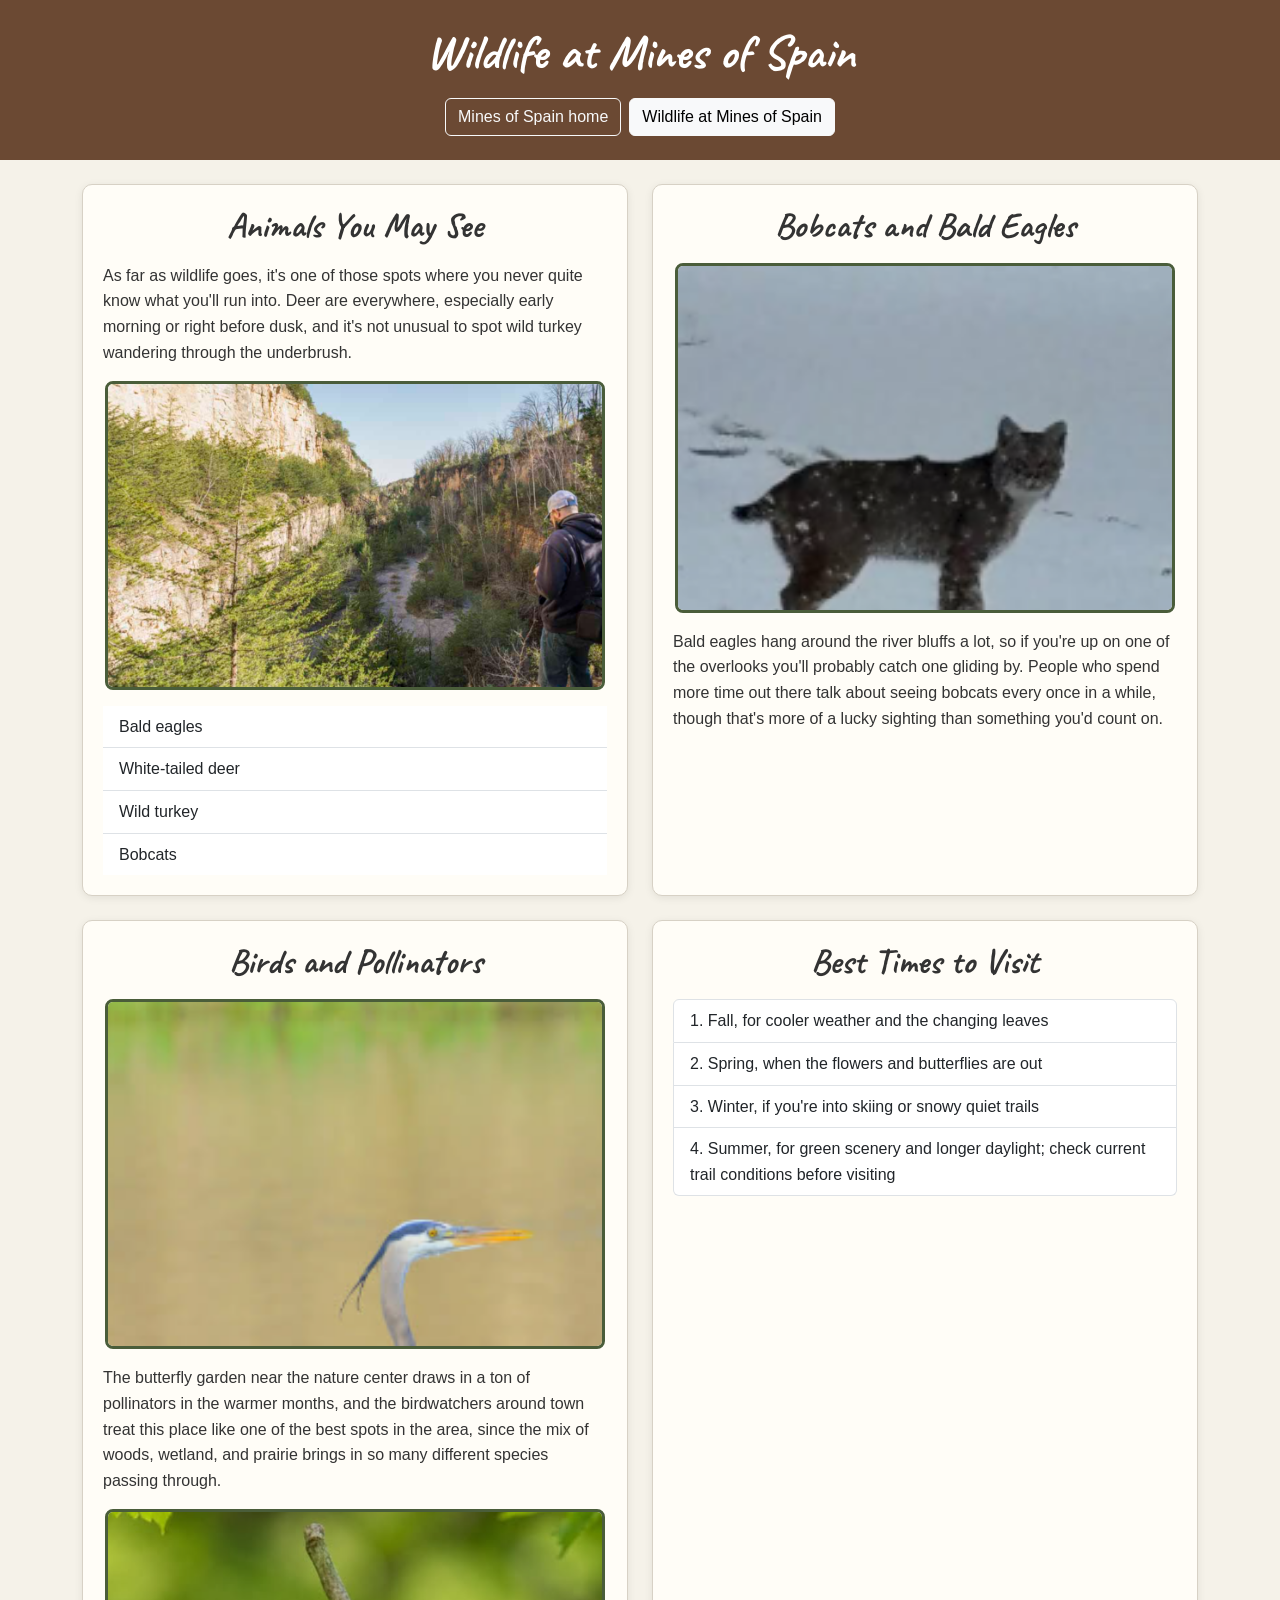
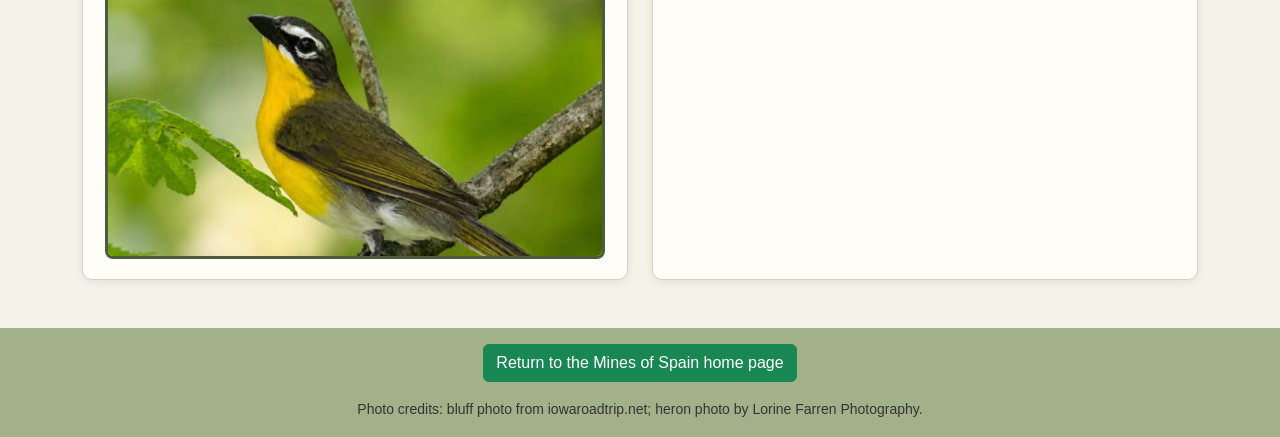
==== commit 81af5a28: "Polishing few things" ====
--- a/page2.html
+++ b/page2.html
@@ -16,6 +16,7 @@
     <!-- Custom CSS loads after Bootstrap so it can override defaults when needed -->
     <link rel="stylesheet" href="./css/style.css">
     <title>Wildlife at Mines of Spain</title>
+    <meta name="description" content="Wildlife you may see at Mines of Spain in Dubuque, Iowa, including bald eagles, deer, bobcats, and birds.">
 </head>
 <body>
 
@@ -25,7 +26,7 @@
 
             <nav class="d-flex justify-content-center gap-2 flex-wrap" aria-label="Main navigation">
                 <a href="index.html" class="btn btn-outline-light">Mines of Spain home</a>
-                <a href="page2.html" class="btn btn-outline-light" aria-current="page">Wildlife at Mines of Spain</a>
+                <a href="page2.html" class="btn btn-outline-light active" aria-current="page">Wildlife at Mines of Spain</a>
             </nav>
         </div>
     </header>
@@ -38,9 +39,9 @@
                     <h2 class="text-center mb-3">Animals You May See</h2>
                     <p>As far as wildlife goes, it's one of those spots where you never quite know what you'll run into. Deer are everywhere, especially early morning or right before dusk, and it's not unusual to spot wild turkey wandering through the underbrush.</p>
 
-                    <img src="images/view-second-level.png"
+                    <img src="images/horseshoe-bluff-view.png"
                          class="trail-photo img-fluid d-block mx-auto"
-                         alt="Rocky bluffs above a wooded trail at Mines of Spain"
+                         alt="A hiker looking down into a canyon with limestone cliffs at Mines of Spain"
                          width="500">
 
                     <ul class="list-group list-group-flush mt-3">
@@ -101,6 +102,7 @@
     <footer id="page-footer" class="mt-5 py-3">
         <div class="container text-center">
             <a href="index.html" class="btn btn-success">Return to the Mines of Spain home page</a>
+            <p class="small mt-3 mb-0">Photo credits: bluff photo from iowaroadtrip.net; heron photo by Lorine Farren Photography.</p>
         </div>
     </footer>
 
